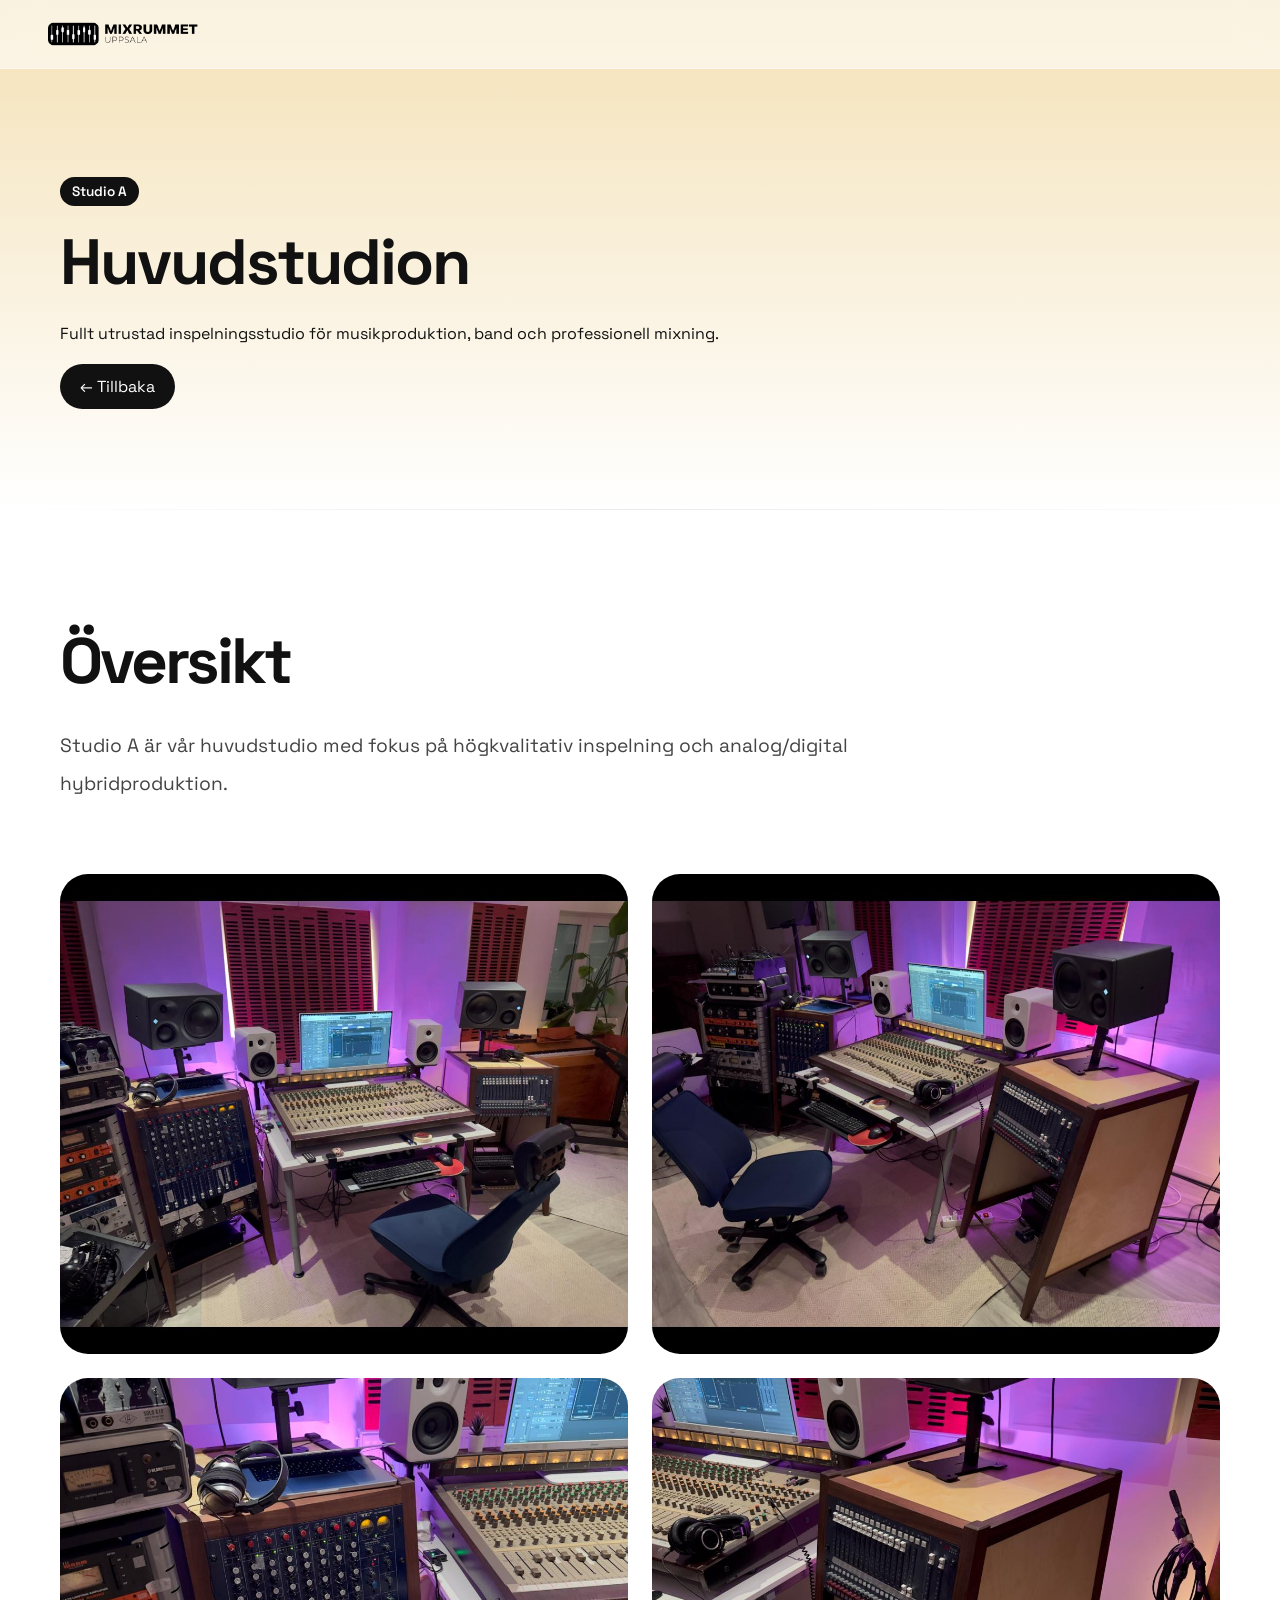
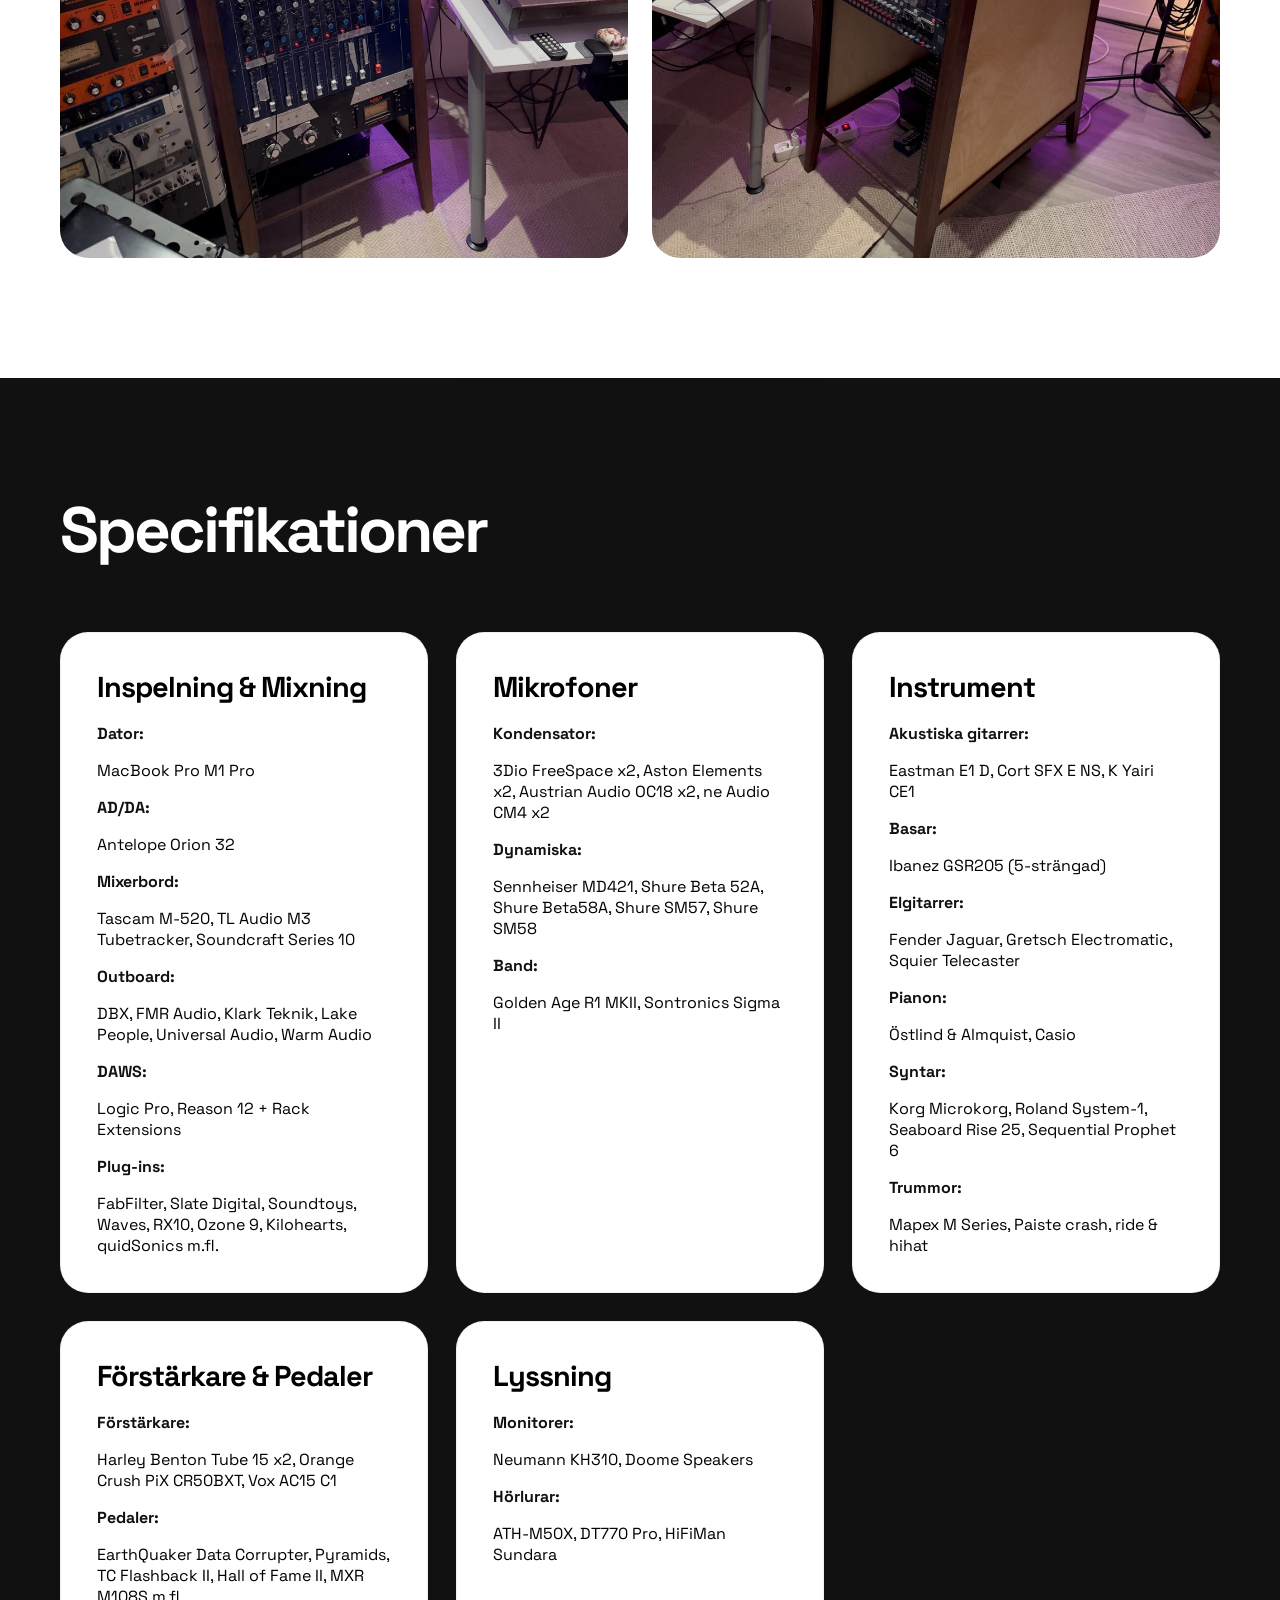
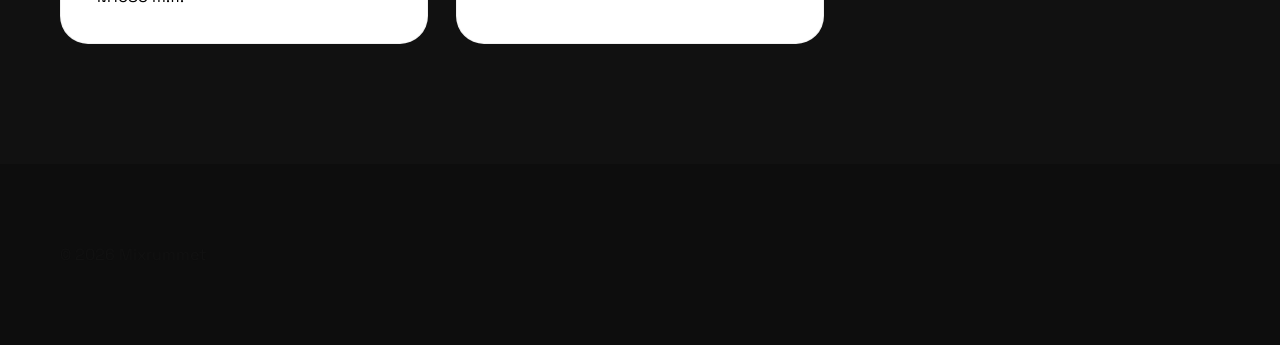
==== studio-a.html @ 62eca07e "Add files via upload" ====
<!DOCTYPE html>
<html lang="sv">
<head>
    <meta charset="UTF-8">
    <meta name="viewport" content="width=device-width, initial-scale=1.0">
    <title>Studio A | Mixrummet</title>
    <link rel="stylesheet" href="style.css">
</head>
<body>

<header class="header">
    <img onclick="window.location.href='index.html'" src="logo.webp" class="logo">
</header>

<section class="studio-page-hero">
    <div class="content">
        <span class="studio-tag">Studio A</span>
        <h1>Huvudstudion</h1>
        <p>Fullt utrustad inspelningsstudio för musikproduktion, band och professionell mixning.</p>

        <a href="index.html" class="back-button">← Tillbaka</a>
    </div>
</section>

<section class="section">
    <div class="content">

        <h2>Översikt</h2>
        <p>
            Studio A är vår huvudstudio med fokus på högkvalitativ inspelning och analog/digital hybridproduktion.
        </p>

        <div class="gallery-grid">
            <img src="images/studio1.jpg">
            <img src="images/studio2.jpg">
            <img src="images/studio3.jpg">
            <img src="images/studio4.jpg">
        </div>

    </div>
</section>

<section class="section dark-section">
    <div class="content">

        <h2>Specifikationer</h2>

        <div class="gear-grid">

            <!-- RECORDING -->

            <div class="gear-item large">

                <h3>Inspelning & Mixning</h3>

                <ul>
                    <strong>Dator:</strong> MacBook Pro M1 Pro<br>
                    <strong>AD/DA:</strong> Antelope Orion 32<br>
                    <strong>Mixerbord:</strong> Tascam M-520, TL Audio M3 Tubetracker, Soundcraft Series 10<br>
                    <strong>Outboard:</strong> DBX, FMR Audio, Klark Teknik, Lake People, Universal Audio, Warm Audio<br>
                    <strong>DAWS:</strong> Logic Pro, Reason 12 + Rack Extensions<br>
                    <strong>Plug-ins:</strong> FabFilter, Slate Digital, Soundtoys, Waves, RX10, Ozone 9, Kilohearts,  quidSonics m.fl.<br>
                </ul>

            </div>

            <!-- MICROPHONES -->

            <div class="gear-item large">

                <h3>Mikrofoner</h3>

                <ul>
                    <strong>Kondensator:</strong> 3Dio FreeSpace x2, Aston Elements x2, Austrian Audio OC18 x2,  ne Audio CM4 x2<br>
                     <strong>Dynamiska:</strong> Sennheiser MD421, Shure Beta 52A, Shure Beta58A, Shure SM57, Shure SM58<br>
                     <strong>Band:</strong> Golden Age R1 MKII, Sontronics Sigma II<br>
                </ul>

            </div>

            <!-- INSTRUMENTS -->

            <div class="gear-item large">

                <h3>Instrument</h3>

                <ul>
                     <strong>Akustiska gitarrer:</strong> Eastman E1 D, Cort SFX E NS, K Yairi CE1<br>
                     <strong>Basar:</strong> Ibanez GSR205 (5-strängad)<br>
                     <strong>Elgitarrer:</strong> Fender Jaguar, Gretsch Electromatic, Squier Telecaster<br>
                     <strong>Pianon:</strong> Östlind & Almquist, Casio<br>
                     <strong>Syntar:</strong> Korg Microkorg, Roland System-1, Seaboard Rise 25, Sequential Prophet 6<br>
                     <strong>Trummor:</strong> Mapex M Series, Paiste crash, ride & hihat<br>
                </ul>

            </div>

            <!-- AMPS -->

            <div class="gear-item large">

                <h3>Förstärkare & Pedaler</h3>

                <ul>
                     <strong>Förstärkare:</strong> Harley Benton Tube 15 x2, Orange Crush PiX CR50BXT, Vox AC15 C1<br>
                     <strong>Pedaler:</strong> EarthQuaker Data Corrupter, Pyramids, TC Flashback II, Hall of Fame II, MXR M108S m.fl.<br>
                </ul>

            </div>

            <!-- MONITORING -->

            <div class="gear-item large">

                <h3>Lyssning</h3>

                <ul>
                     <strong>Monitorer:</strong> Neumann KH310, Doome Speakers<br>
                     <strong>Hörlurar:</strong> ATH-M50X, DT770 Pro, HiFiMan Sundara<br>
                </ul>

            </div>

        </div>

    </div>

    </div>
</section>

<footer class="footer">
    <div class="content footer-content">
        <p>© 2026 Mixrummet</p>
    </div>
</footer>

</body>
</html>
---- style.css ----
@import url('https://fonts.googleapis.com/css2?family=Space+Grotesk:wght@300;400;500;700&display=swap');

:root {
    --bg: #ffffff;

    --text: #111111;
    --muted: #666666;
    --line: rgba(0,0,0,0.08);

    --card: rgba(255,255,255,0.72);

    --accent: #f4e1b6;
    --accent-light: #f8efdc;

    --shadow:
    0 10px 30px rgba(0,0,0,0.05);

    --shadow-hover:
    0 20px 50px rgba(0,0,0,0.12);

    --radius: 28px;

    --transition: 0.35s ease;
}

/* RESET */

* {
    margin: 0;
    padding: 0;
    box-sizing: border-box;
}

html {
    scroll-behavior: smooth;
}

body {
    font-family: 'Space Grotesk', sans-serif;

    background: var(--bg);

    color: var(--text);

    overflow-x: hidden;

    -webkit-font-smoothing: antialiased;
    text-rendering: optimizeLegibility;
}

/* NOISE OVERLAY */

body::before {
    content: "";

    position: fixed;

    inset: 0;

    pointer-events: none;

    opacity: 0.03;

    background-image:
    url("https://www.transparenttextures.com/patterns/asfalt-light.png");

    z-index: 9999;
}

/* SELECTION */

::selection {
    background: #111;
    color: white;
}

/* HEADER */

.header {
    position: fixed;

    top: 0;
    left: 0;

    width: 100%;

    padding: 22px 48px;

    display: flex;
    align-items: center;

    justify-content: flex-start;

    gap: 40px;

    z-index: 1000;

    background: rgba(255,255,255,0.58);

    backdrop-filter: blur(20px);
    -webkit-backdrop-filter: blur(20px);

    border-bottom: 1px solid rgba(255,255,255,0.4);

    transition: var(--transition);
}

.logo {
    width: 150px;
    cursor: pointer;
}

/* NAV */

.nav {
    display: flex;
    align-items: center;

    gap: 28px;

    margin-left: auto;
}

.nav a {
    position: relative;

    text-decoration: none;

    color: #222;

    font-size: 0.95rem;
    font-weight: 500;

    transition: var(--transition);
}

.nav a::after {
    content: "";

    position: absolute;

    left: 0;
    bottom: -6px;

    width: 0%;
    height: 1px;

    background: #111;

    transition: var(--transition);
}

.nav a:hover::after {
    width: 100%;
}

/* GLOBAL */

.content {
    width: 100%;

    max-width: 1450px;

    margin: 0 auto;

    padding: 0 60px;
}

/* HERO */

.hero-section {
    position: relative;
    top: -120px;

    min-height: 100vh;

    display: flex;
    align-items: center;

    overflow: hidden;

    padding: 220px 0 180px;

background:
    linear-gradient(
        180deg,
        #f4e1b6 0%,
        #f8efdc 55%,
        #ffffff 100%
    );
}

.hero-section::before {
    content: "";

    position: absolute;

    top: -200px;
    right: -100px;

    width: 700px;
    height: 700px;

    background:
    radial-gradient(
        circle,
        rgba(255,255,255,0.5) 0%,
        transparent 70%
    );

    filter: blur(80px);
}

.hero-section::after {
    content: "";

    position: absolute;

    inset: 0;

    background:
    radial-gradient(
        circle at top left,
        rgba(255,255,255,0.45),
        transparent 45%
    );

    pointer-events: none;
}

.hero-label {
    display: inline-flex;

    padding: 10px 18px;

    margin-bottom: 24px;

    border-radius: 999px;

    background: rgba(0,0,0,0.05);

    font-size: 0.9rem;
    font-weight: 500;
}

.welcome-title {
    color: black;

    max-width: 1000px;

    margin-bottom: 28px;

    font-size: clamp(4rem, 9vw, 8rem);

    line-height: 0.9;

    letter-spacing: -5px;

    font-weight: 700;
}

.description {
    max-width: 760px;

    font-size: 1.35rem;

    line-height: 1.8;

color: #2e2e2e;
}

.hero-buttons {
    display: flex;

    gap: 18px;

    flex-wrap: wrap;

    margin-top: 45px;
}

/* BUTTONS */

.cta-button,
.secondary-button {
    display: inline-flex;
    align-items: center;
    justify-content: center;

    padding: 18px 34px;

    border-radius: 999px;

    text-decoration: none;

    font-size: 1rem;
    font-weight: 500;

    transition: var(--transition);
}

.cta-button {
    background: #111;

    color: white;

    box-shadow:
    0 10px 30px rgba(0,0,0,0.12);
}

.cta-button:hover {
    transform: translateY(-4px);

    box-shadow:
    0 18px 40px rgba(0,0,0,0.18);
}

.secondary-button {
    background: rgba(0,0,0,0.06);

    color: #111;
}

.secondary-button:hover {
    background: rgba(0,0,0,0.1);
}

/* SECTIONS */

.section {
    position: relative;

    padding: 120px 0;

    background: white;
}

.section::before {
    content: "";

    position: absolute;

    top: 0;
    left: 0;

    width: 100%;
    height: 1px;

    background:
    linear-gradient(
        90deg,
        transparent,
        rgba(0,0,0,0.08),
        transparent
    );
}

.section h2 {
    margin-bottom: 34px;

    font-size: 4rem;

    line-height: 1;

    letter-spacing: -3px;
}

.section p {
    max-width: 900px;

    margin-bottom: 24px;

    font-size: 1.2rem;

    line-height: 2;

    color: #444;
}

/* DARK SECTION */

.dark-section,
.dark-section-2 {
    background: #111;

    color: white;
}

.dark-section h2,
.dark-section-2 h2 {
    color: white;
}

.dark-section p,
.dark-section-2 p {
    color: rgba(255,255,255,0.72);
}

/* STATS */

.stats-grid {
    display: grid;

    grid-template-columns:
    repeat(auto-fit, minmax(220px, 1fr));

    gap: 24px;

    margin-top: 70px;
}

.stat-card {
    padding: 40px;

    border-radius: var(--radius);

    background: rgba(255,255,255,0.65);

    backdrop-filter: blur(18px);

    border: 1px solid rgba(0,0,0,0.06);

    transition: var(--transition);
}

.stat-card:hover {
    transform: translateY(-6px);

    box-shadow: var(--shadow);
}

.stat-card h3 {
    font-size: 2.4rem;

    margin-bottom: 12px;
}

/* SERVICES */

.services-grid {
    display: grid;

    grid-template-columns:
    repeat(auto-fit, minmax(300px, 1fr));

    gap: 28px;

    margin-top: 70px;
}

.service-card {
    position: relative;

    overflow: hidden;

    padding: 42px;

    border-radius: 30px;

    background: rgba(255,255,255,0.05);

    border: 1px solid rgba(255,255,255,0.08);

    transition: var(--transition);
}

.service-card::before {
    content: "";

    position: absolute;

    inset: 0;

    background:
    linear-gradient(
        180deg,
        rgba(255,255,255,0.04),
        transparent
    );

    pointer-events: none;
}

.service-card:hover {
    transform: translateY(-6px);

    border-color: rgba(255,255,255,0.15);
}

.service-card h3 {
    font-size: 1.6rem;

    margin-bottom: 14px;
}

.service-card span {
    display: inline-block;

    margin-bottom: 22px;

    font-size: 0.95rem;

    color: rgba(255,255,255,0.55);
}

/* GALLERY */

.gallery-grid {
    display: grid;

    grid-template-columns: repeat(2, 1fr);

    gap: 24px;

    margin-top: 70px;
}

.gallery-grid img {
    width: 100%;

    height: 480px;

    object-fit: cover;

    border-radius: 28px;

    transition: 0.4s ease;
}

.gallery-grid img:hover {
    transform: scale(1.02);
}

/* GEAR */

.gear-grid {
    display: grid;

    grid-template-columns:
    repeat(auto-fit, minmax(320px, 1fr));

    gap: 28px;

    margin-top: 70px;
}

.gear-item {
    display: flex;
    flex-direction: column;

    gap: 18px;

    padding: 36px;

    border-radius: 28px;

    background: rgba(255,255,255,0.72);

    backdrop-filter: blur(18px);

    border: 1px solid rgba(0,0,0,0.06);

    transition: var(--transition);

    background: white;
}

.gear-item:hover {
    transform: translateY(-6px);

    box-shadow: var(--shadow-hover);
}

.gear-item h3 {
    font-size: 1.8rem;

    letter-spacing: -1px;
    color: black;
}

.gear-item ul {
    list-style: none;

    display: flex;
    flex-direction: column;

    gap: 16px;
    color: black;
}

.gear-item li {
    font-size: 1.02rem;

    line-height: 1.7;

    color: #333;
}

.gear-item strong {
    color: #111;
}

/* HITTA HIT */

#hitta-hit {
    position: relative;

    padding: 70px 0 50px;

    background: #ffffff;
}

#hitta-hit .content {
    max-width: 1500px;
}

#hitta-hit h2 {
    font-size: 3.4rem;

    margin-bottom: 12px;

    letter-spacing: -2px;
}

#hitta-hit p {
    margin-bottom: 18px;

    font-size: 1.1rem;

    line-height: 1.8;

    color: #555;
}

#hitta-hit iframe {
    width: 100%;

    height: 420px;

    border: none;

    border-radius: 24px;

    overflow: hidden;

    box-shadow:
    0 20px 50px rgba(0,0,0,0.08);
}

/* CONTACT */

.contact-info {
    margin-top: 40px;
}

.contact-info p {
    font-size: 1.3rem;
}

/* FOOTER */

.footer {
    background: #0d0d0d;

    padding: 80px 0;
}

.footer-content {
    display: flex;

    align-items: center;
    justify-content: space-between;

    gap: 40px;
}

.footer-logo {
    width: 140px;

    filter: invert(1);
}

.footer-text p {
    color: rgba(255,255,255,0.6);

    margin-bottom: 10px;

    text-align: right;
}

/* ANIMATIONS */

.fade-up {
    opacity: 0;

    transform: translateY(40px);

    transition:
    opacity 1s ease,
    transform 1s ease;
}

.fade-up.visible {
    opacity: 1;

    transform: translateY(0);
}

/* RESPONSIVE */

@media (max-width: 900px) {

    .gallery-grid {
        grid-template-columns: 1fr;
    }

    .gallery-grid img {
        height: 350px;
    }
}

@media (max-width: 768px) {

    .header {
        padding: 18px 22px;
    }

    .nav {
        display: none;
    }

    .content {
        padding: 0 24px;
    }

    .welcome-title {
        font-size: 4rem;

        letter-spacing: -3px;
    }

    .description {
        font-size: 1.1rem;
    }

    .section {
        padding: 90px 0;
    }

    .section h2 {
        font-size: 2.6rem;
    }

    .gear-grid {
        grid-template-columns: 1fr;
    }

    #hitta-hit {
        padding: 60px 0 40px;
    }

    #hitta-hit h2 {
        font-size: 2.4rem;

        margin-bottom: 10px;
    }

    #hitta-hit p {
        margin-bottom: 14px;
    }

    #hitta-hit iframe {
        height: 320px;
    }

    .footer-content {
        flex-direction: column;

        align-items: flex-start;
    }

    .footer-text p {
        text-align: left;
    }
}

/* LOCATION */

.location-grid {
    display: grid;

    grid-template-columns: 420px 1fr;

    gap: 40px;

    align-items: start;

    margin-top: 10px;
}

.location-info {
    display: flex;

    flex-direction: column;

    gap: 6px;

    padding-top: 4px;
}

.location-info p {
    margin-bottom: 0;

    line-height: 1.8;
}

.map-wrapper iframe {
    border-radius: 28px;

    box-shadow: 0 10px 30px rgba(0,0,0,0.18);
}

/* MOBILE */

@media (max-width: 900px) {

    .location-grid {
        grid-template-columns: 1fr;

        gap: 24px;
    }
}

/* STUDIO GRID */
.studio-grid {
    display: grid;
    grid-template-columns: repeat(2, 1fr);
    gap: 28px;
    margin-top: 60px;
}

/* CARD */
.studio-card {
    position: relative;
    padding: 42px;
    border-radius: var(--radius);
    background: rgba(255,255,255,0.65);
    backdrop-filter: blur(18px);
    border: 1px solid rgba(0,0,0,0.06);
    transition: var(--transition);
    overflow: hidden;
}

.studio-card:hover {
    transform: translateY(-8px);
    box-shadow: var(--shadow-hover);
}

/* HEADER */
.studio-header {
    display: flex;
    align-items: center;
    gap: 14px;
    margin-bottom: 18px;
}

.studio-tag {
    padding: 6px 12px;
    border-radius: 999px;
    font-size: 0.85rem;
    font-weight: 600;
    background: #111;
    color: white;
}

.studio-tag.alt {
    background: var(--accent);
    color: #111;
}

.studio-card h3 {
    font-size: 1.8rem;
    letter-spacing: -1px;
}

/* TEXT */
.studio-card p {
    font-size: 1.05rem;
    line-height: 1.8;
    color: #444;
    margin-bottom: 22px;
}

/* MINI GALLERY */
.studio-gallery {
    display: grid;
    grid-template-columns: repeat(4, 1fr);
    gap: 10px;
}

.studio-gallery img {
    width: 100%;
    height: 90px;
    object-fit: cover;
    border-radius: 14px;
    transition: 0.3s ease;
}

.studio-gallery img:hover {
    transform: scale(1.05);
}

/* RESPONSIVE */
@media (max-width: 900px) {
    .studio-grid {
        grid-template-columns: 1fr;
    }

    .studio-gallery {
        grid-template-columns: repeat(2, 1fr);
    }

    .studio-gallery img {
        height: 120px;
    }
}

.studio-card.coming-soon {
    cursor: default;
}

/* göm text + content */
.studio-card.coming-soon h3,
.studio-card.coming-soon p {
    opacity: 0;
}

/* Disable hover animation for coming soon card */
.studio-card.coming-soon:hover {
    transform: none;
    box-shadow: none;
}

/* blur gallery */
.studio-card.coming-soon .studio-gallery.blurred {
    filter: blur(6px) grayscale(0.4);
    opacity: 0.6;
}

.studio-card.coming-soon .studio-gallery {
    opacity: 0;
    filter: blur(12px) grayscale(1);
    transform: scale(1.05);
}

/* overlay (tar visuellt fokus) */
.coming-overlay {
    position: absolute;
    inset: 0;
    display: flex;
    align-items: center;
    justify-content: center;

    background: rgba(0,0,0,0.45);
    backdrop-filter: blur(4px);

    z-index: 10;
}

/* text */
.coming-text {
    font-size: 2.2rem;
    font-weight: 700;
    letter-spacing: 6px;

    color: white;

    padding: 14px 26px;
    border: 1px solid rgba(255,255,255,0.4);
    border-radius: 999px;

    text-transform: uppercase;

    animation: pulse 2.5s infinite ease-in-out;
}

/* subtle pulse animation */
@keyframes pulse {
    0% { opacity: 0.7; }
    50% { opacity: 1; }
    100% { opacity: 0.7; }
}

.studio-button {
    display: inline-flex;
    margin-top: 18px;

    padding: 12px 20px;
    border-radius: 999px;

    text-decoration: none;

    font-weight: 500;
    font-size: 0.95rem;

    background: #111;
    color: white;

    transition: var(--transition);

    position: relative;
    z-index: 20;
}

.studio-button:hover {
    transform: translateY(-3px);
    box-shadow: 0 10px 25px rgba(0,0,0,0.15);
}

/* disabled / coming soon */
.studio-button.disabled {
    background: rgba(0,0,0,0.2);
    color: rgba(255,255,255,0.6);
    cursor: not-allowed;
}

/* STUDIO PAGE HERO */
.studio-page-hero {
    padding: 180px 0 100px;
    background: linear-gradient(180deg, #f4e1b6, #ffffff);
}

.studio-page-hero h1 {
    font-size: 4rem;
    letter-spacing: -2px;
    margin: 20px 0;
}

/* back button */
.back-button {
    display: inline-block;
    margin-top: 20px;

    padding: 12px 20px;
    border-radius: 999px;

    text-decoration: none;

    background: #111;
    color: white;

    transition: var(--transition);
}

.back-button:hover {
    transform: translateY(-3px);
}

/* coming variant */
.studio-page-hero.coming {
    background: linear-gradient(180deg, #111, #222);
    color: white;
}

.studio-page-hero.coming p {
    color: rgba(255,255,255,0.7);
}

.coming-badge {
    display: inline-block;
    margin-top: 20px;

    padding: 10px 18px;
    border-radius: 999px;

    border: 1px solid rgba(255,255,255,0.3);

    letter-spacing: 6px;
    font-weight: 600;
}

#secret {
    font-size: 0.9rem;
    font-style: italic;
    color: white;
    opacity: 0;
}

#secret:hover {
    color: red;
    opacity: 1;
}
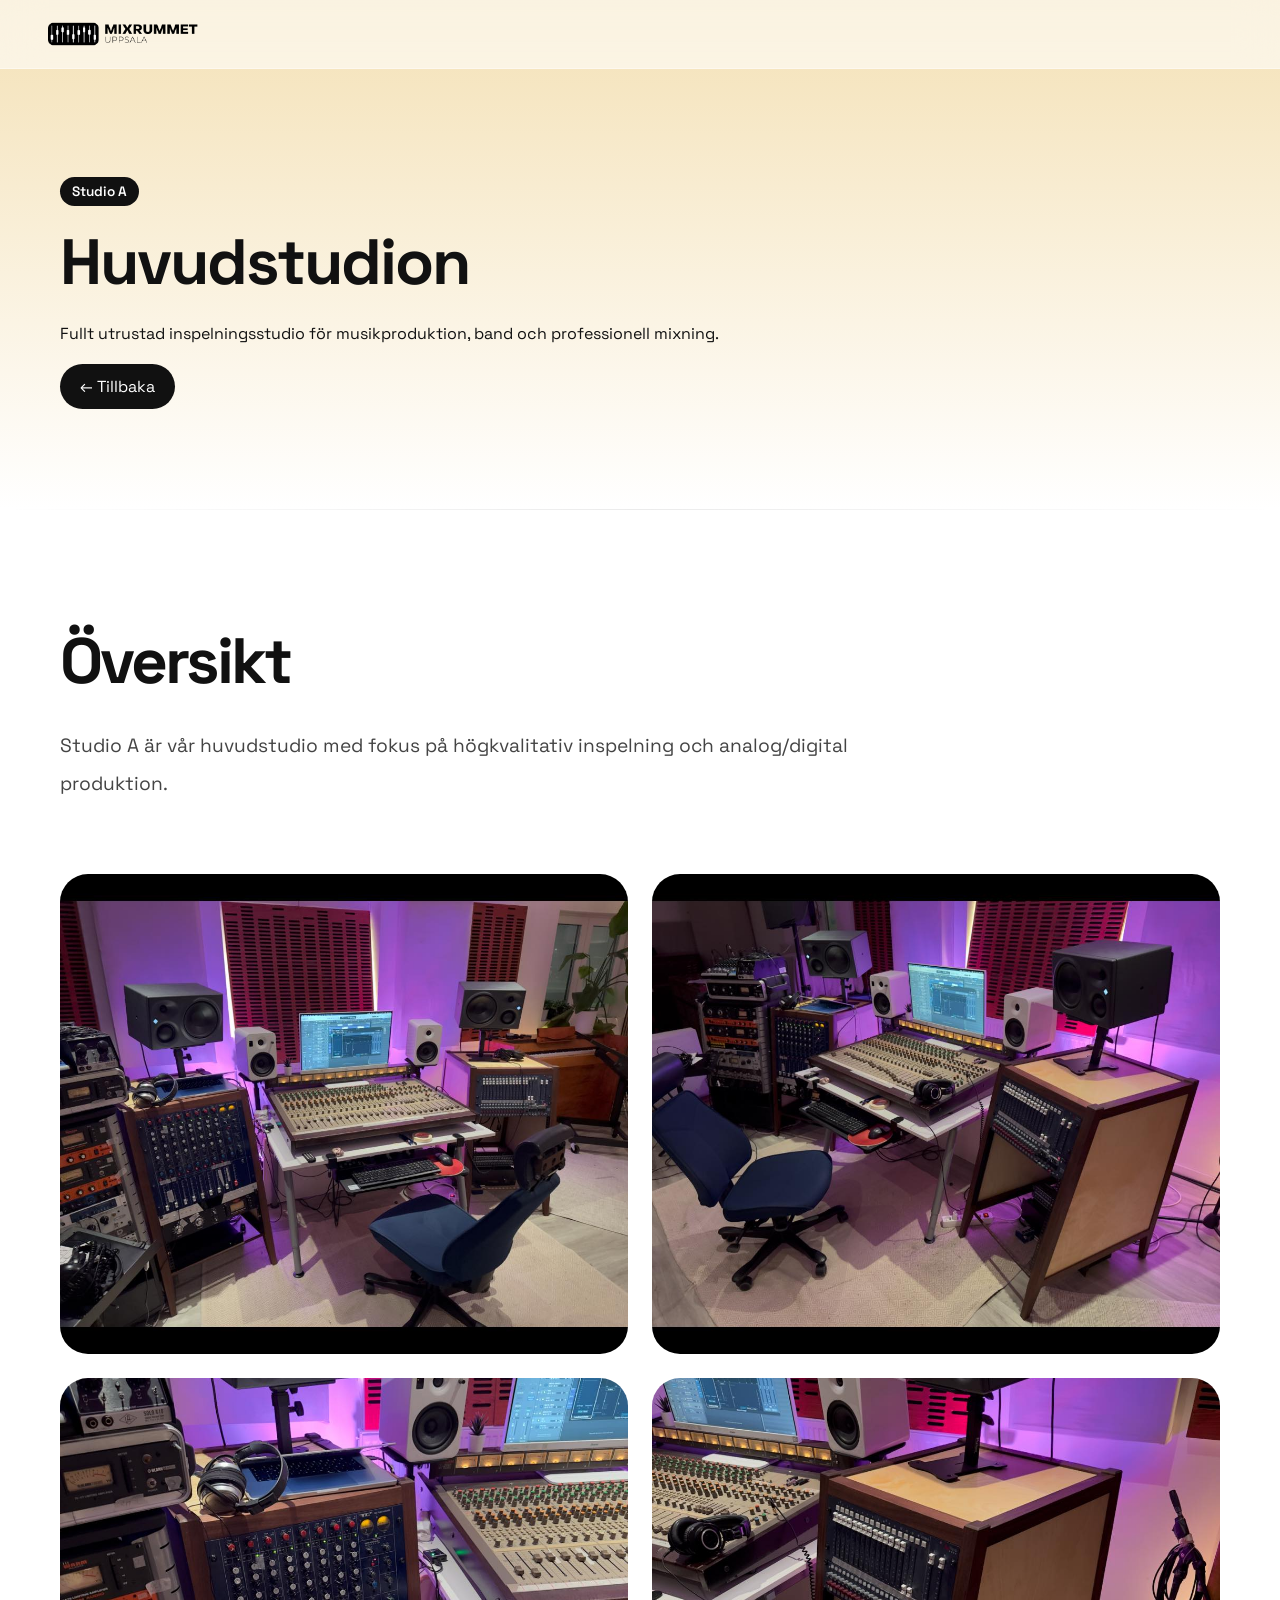
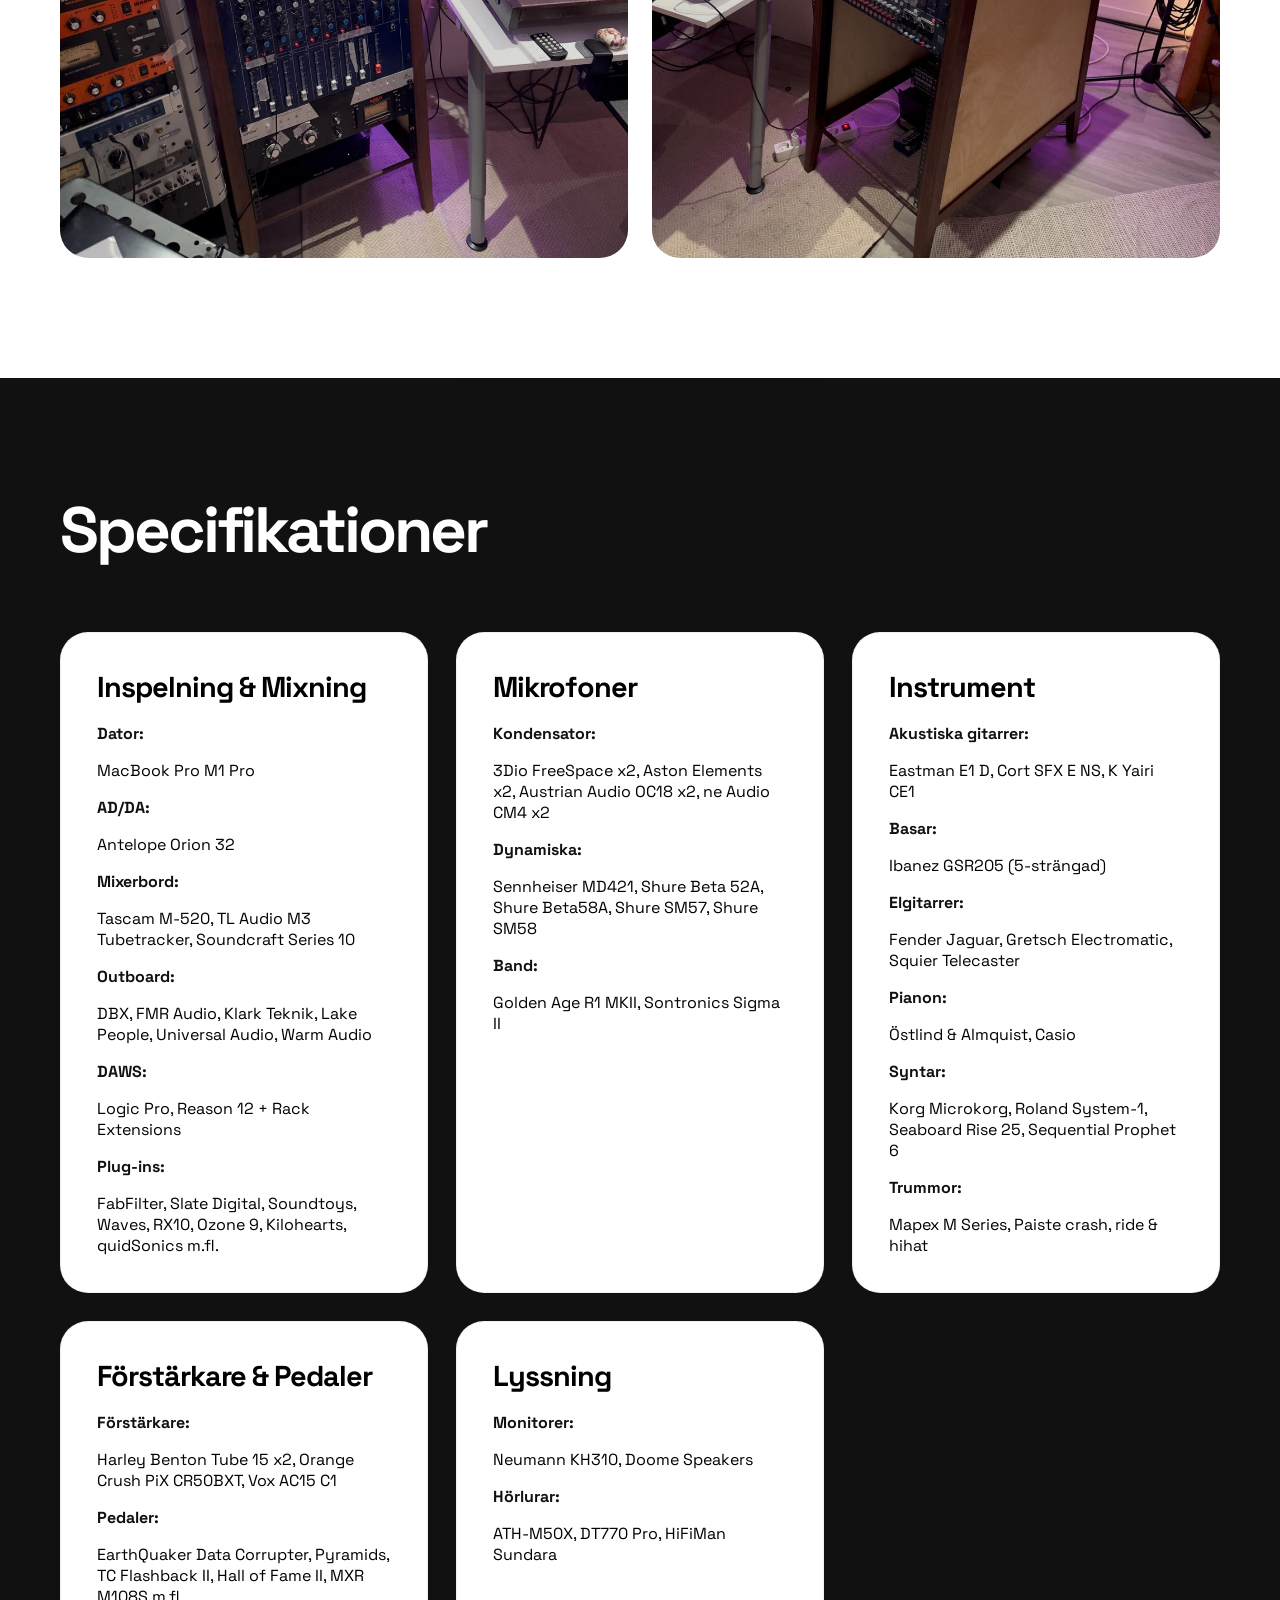
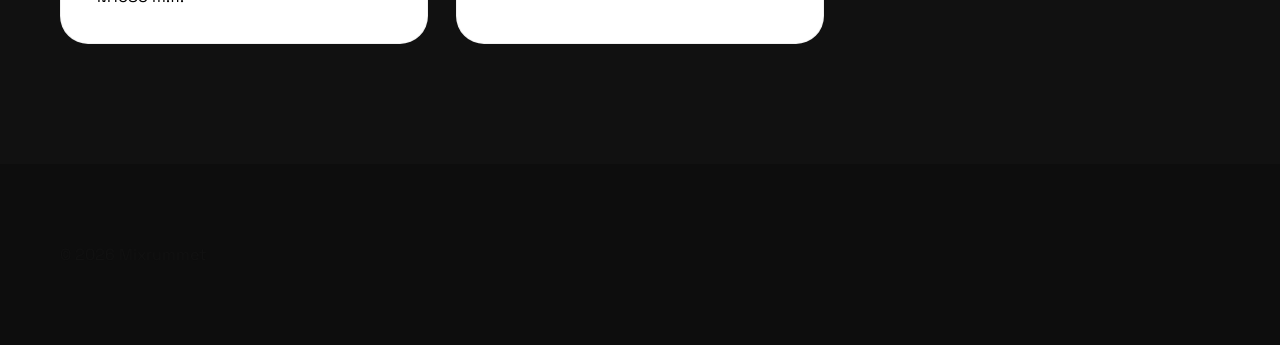
==== commit a69b33de: "Revise Studio A page content and specifications Updated the content and structure of the Studio A HT" ====
--- a/studio-a.html
+++ b/studio-a.html
@@ -27,7 +27,7 @@
 
         <h2>Översikt</h2>
         <p>
-            Studio A är vår huvudstudio med fokus på högkvalitativ inspelning och analog/digital hybridproduktion.
+            Studio A är vår huvudstudio med fokus på högkvalitativ inspelning och analog/digital produktion.
         </p>
 
         <div class="gallery-grid">
@@ -135,4 +135,4 @@
 </footer>
 
 </body>
-</html>+</html>
